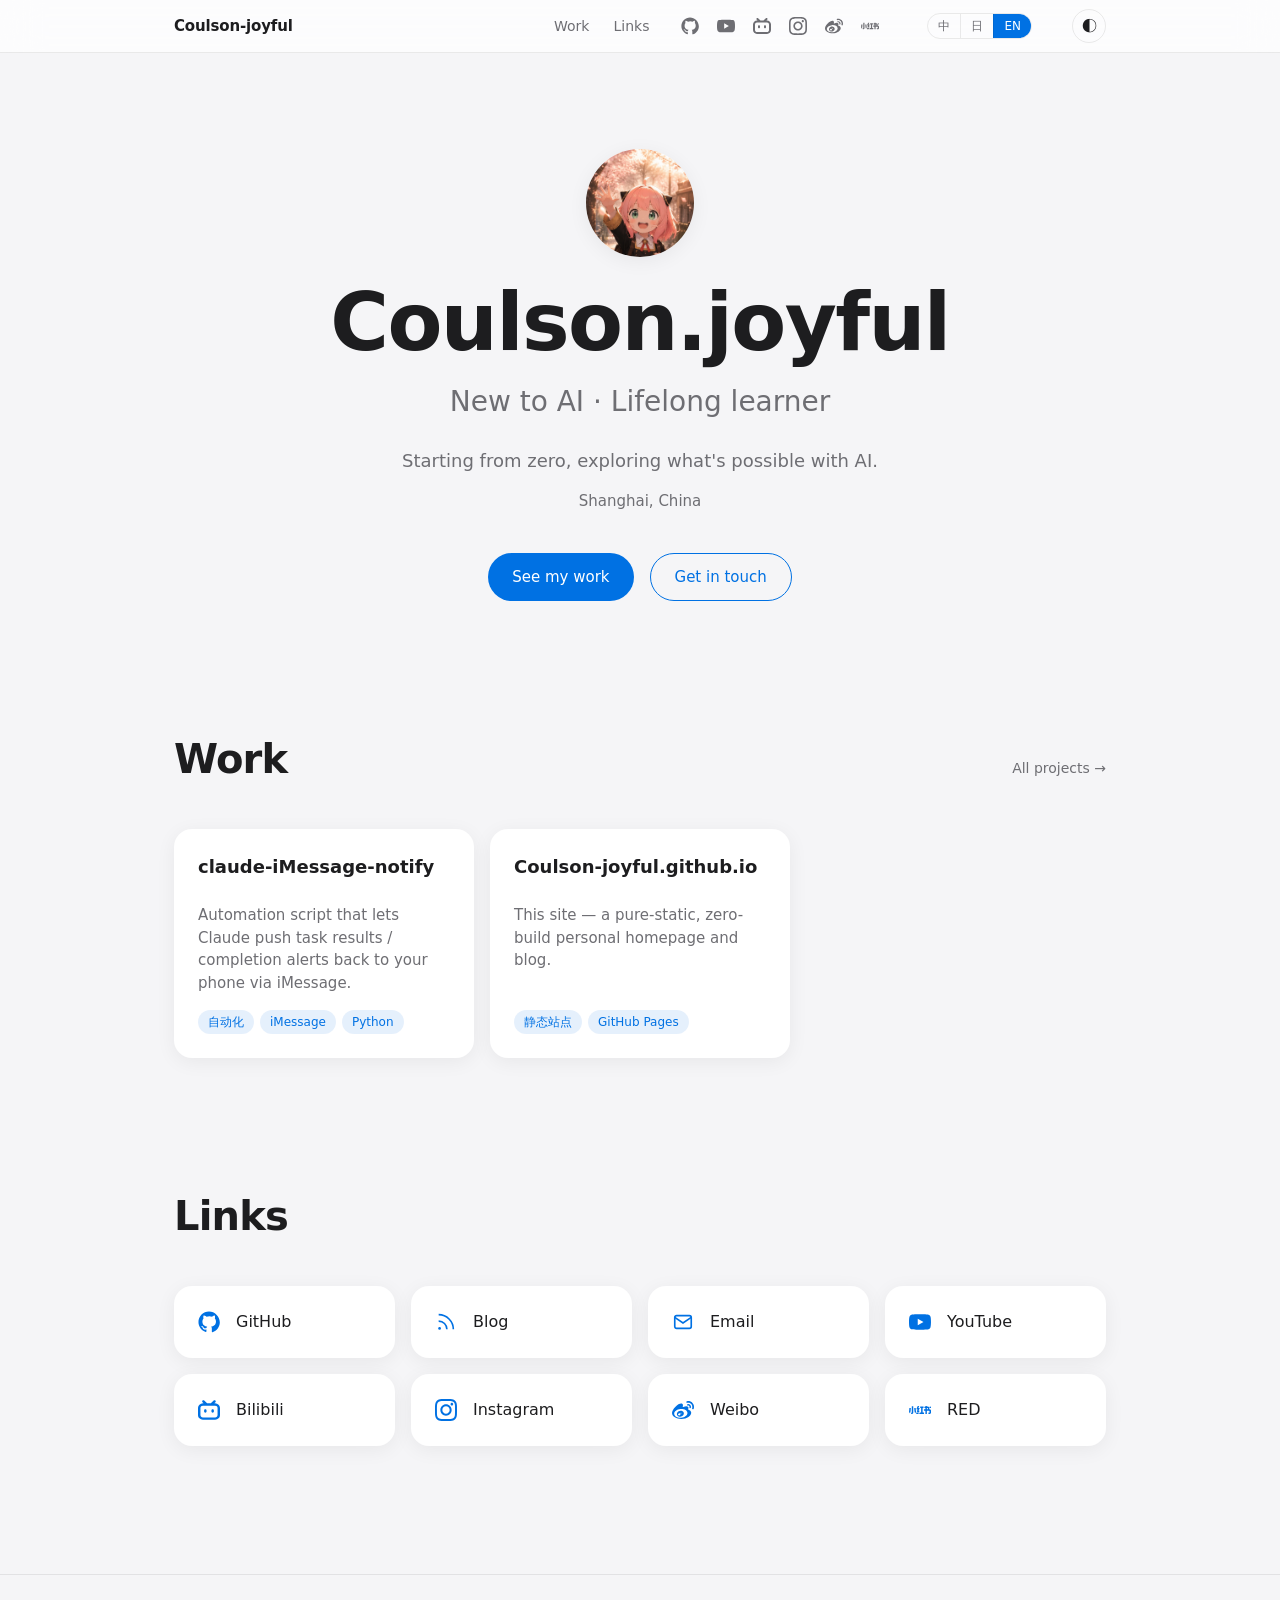
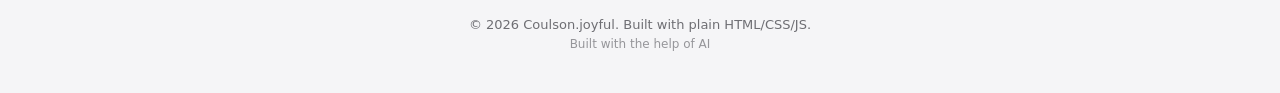
==== index.html @ b14a7700 "Withdraw app guides and portfolio entries from public website" ====
<!DOCTYPE html>
<html lang="zh-CN" data-theme="light">
<head>
  <meta charset="UTF-8" />
  <meta name="viewport" content="width=device-width, initial-scale=1.0" />
  <title>Coulson · 个人主页</title>
  <meta name="description" content="Coulson (Coulson-joyful) 的个人主页 —— 作品集、博客与链接聚合。" />
  <meta name="theme-color" content="#f5f5f7" />
  <link rel="icon" href="favicon.svg" type="image/svg+xml" />

  <!-- Open Graph -->
  <meta property="og:title" content="Coulson · 个人主页" />
  <meta property="og:description" content="AI 新手上路 · 终身学习者。作品集、博客与链接聚合。" />
  <meta property="og:type" content="website" />
  <meta property="og:url" content="https://coulson-joyful.github.io" />

  <link rel="stylesheet" href="assets/css/style.css" />
</head>
<body>
  <!-- 毛玻璃吸顶导航 -->
  <header class="nav" id="nav">
    <div class="container nav__inner">
      <a class="nav__brand" href="#top">Coulson-joyful</a>
      <nav class="nav__links" aria-label="主导航">
        <a href="#projects" data-i18n="nav_projects">作品</a>
        <a href="#links" data-i18n="nav_links">链接</a>
      </nav>
      <div class="nav__social" id="navSocial" aria-label="社交链接"></div>
      <div id="langSwitch" class="lang-switch" role="group" aria-label="语言 / Language"></div>
      <button class="theme-toggle" id="themeToggle" type="button" aria-label="切换深色 / 浅色模式" data-i18n-attr="aria-label:aria_theme">
        <span class="theme-toggle__icon" aria-hidden="true">◐</span>
      </button>
      <button class="nav__burger" id="navBurger" type="button" aria-label="展开菜单" aria-expanded="false" data-i18n-attr="aria-label:aria_menu">
        <span></span><span></span><span></span>
      </button>
    </div>
  </header>

  <main id="top">
    <!-- Hero / 名片 -->
    <section class="hero container reveal" id="hero">
      <img class="hero__avatar" id="heroAvatar" src="assets/img/avatar.svg" alt="头像" />
      <h1 class="hero__title" id="heroName">—</h1>
      <p class="hero__tagline" id="heroTagline">—</p>
      <p class="hero__intro" id="heroIntro">—</p>
      <p class="hero__meta"><span id="heroLocation"></span></p>
      <div class="hero__cta">
        <a class="btn btn--primary" href="#projects" data-i18n="cta_work">看看作品</a>
        <a class="btn btn--ghost" href="#links" id="heroContact" data-i18n="cta_contact">联系我</a>
      </div>
    </section>

    <!-- Projects / 作品集 -->
    <section class="section container reveal" id="projects">
      <div class="section__head">
        <h2 class="section__title" data-i18n="nav_projects">作品</h2>
        <a class="section__hint link" href="projects/" data-i18n="projects_all">全部项目 →</a>
      </div>
      <div class="cards-grid" id="projectsGrid">
        <p class="muted" data-i18n="loading">加载中…</p>
      </div>
    </section>

    <!-- Links / 聚合 -->
    <section class="section container reveal" id="links">
      <h2 class="section__title" data-i18n="nav_links">链接</h2>
      <div class="links-grid" id="linksGrid"></div>
    </section>
  </main>

  <footer class="footer">
    <div class="container">
      <p>© <span id="year"></span> <span id="footerName">Coulson</span>. Built with plain HTML/CSS/JS.</p>
      <p class="footer-note" data-i18n="footer_note">本站在 AI 协助下完成 · Built with the help of AI</p>
    </div>
  </footer>

  <script src="assets/js/i18n.js?v=20260813-2" defer></script>
  <script src="assets/js/main.js?v=20260813-2" defer></script>
</body>
</html>
---- assets/css/style.css ----
/* ===========================================================
   Coulson · 个人主页  —  Apple 极简风格
   =========================================================== */

/* ---------- 主题变量 ---------- */
:root {
  --bg: #f5f5f7;
  --bg-elevated: #ffffff;
  --bg-nav: rgba(255, 255, 255, 0.72);
  --text: #1d1d1f;
  --text-secondary: #6e6e73;
  --border: rgba(0, 0, 0, 0.08);
  --accent: #0071e3;
  --accent-hover: #0077ed;
  --shadow: 0 4px 20px rgba(0, 0, 0, 0.06);
  --shadow-hover: 0 12px 32px rgba(0, 0, 0, 0.12);

  --radius: 18px;
  --radius-sm: 12px;

  --space-1: 8px;
  --space-2: 16px;
  --space-3: 24px;
  --space-4: 40px;
  --space-5: 64px;
  --space-6: 96px;

  --container: 980px;
  --nav-h: 52px;

  --font: -apple-system, BlinkMacSystemFont, "SF Pro Display", "SF Pro Text",
    "PingFang SC", "Helvetica Neue", system-ui, sans-serif;

  --ease: cubic-bezier(0.22, 1, 0.36, 1);
}

[data-theme="dark"] {
  --bg: #000000;
  --bg-elevated: #1d1d1f;
  --bg-nav: rgba(29, 29, 31, 0.72);
  --text: #f5f5f7;
  --text-secondary: #a1a1a6;
  --border: rgba(255, 255, 255, 0.12);
  --accent: #2997ff;
  --accent-hover: #47a6ff;
  --shadow: 0 4px 20px rgba(0, 0, 0, 0.4);
  --shadow-hover: 0 12px 32px rgba(0, 0, 0, 0.6);
}

/* ---------- 基础重置 ---------- */
*, *::before, *::after { box-sizing: border-box; }

html { scroll-behavior: smooth; scroll-padding-top: calc(var(--nav-h) + 12px); }

body {
  margin: 0;
  font-family: var(--font);
  background: var(--bg);
  color: var(--text);
  line-height: 1.5;
  -webkit-font-smoothing: antialiased;
  text-rendering: optimizeLegibility;
  transition: background 0.4s var(--ease), color 0.4s var(--ease);
}

a { color: var(--accent); text-decoration: none; transition: color 0.2s var(--ease); }
a:hover { color: var(--accent-hover); }

img { max-width: 100%; display: block; }

.container { width: 100%; max-width: var(--container); margin: 0 auto; padding: 0 var(--space-3); }

.muted { color: var(--text-secondary); }
.link { color: var(--accent); }

/* ---------- 导航(毛玻璃吸顶) ---------- */
.nav {
  position: sticky;
  top: 0;
  z-index: 100;
  background: var(--bg-nav);
  backdrop-filter: saturate(180%) blur(20px);
  -webkit-backdrop-filter: saturate(180%) blur(20px);
  border-bottom: 1px solid var(--border);
}
.nav__inner {
  display: flex;
  align-items: center;
  gap: var(--space-3);
  height: var(--nav-h);
}
.nav__brand { font-weight: 600; color: var(--text); font-size: 15px; letter-spacing: -0.01em; }
.nav__links { display: flex; gap: var(--space-3); margin-left: auto; }
.nav__links a { color: var(--text-secondary); font-size: 14px; }
.nav__links a:hover { color: var(--text); }

.theme-toggle {
  margin-left: var(--space-2);
  width: 34px; height: 34px;
  display: grid; place-items: center;
  border: 1px solid var(--border);
  border-radius: 50%;
  background: transparent;
  color: var(--text);
  cursor: pointer;
  font-size: 15px;
  transition: background 0.2s var(--ease), transform 0.2s var(--ease);
}
.theme-toggle:hover { background: var(--bg-elevated); transform: scale(1.05); }

/* ---------- 语言切换(分段药丸) ---------- */
.lang-switch {
  display: inline-flex;
  align-items: center;
  margin-left: var(--space-2);
  border: 1px solid var(--border);
  border-radius: 980px;
  overflow: hidden;
}
.lang-switch__seg {
  appearance: none;
  border: none;
  background: transparent;
  color: var(--text-secondary);
  font-family: inherit;
  font-size: 12px;
  font-weight: 500;
  line-height: 1;
  padding: 6px 10px;
  cursor: pointer;
  transition: background 0.2s var(--ease), color 0.2s var(--ease);
}
.lang-switch__seg + .lang-switch__seg { border-left: 1px solid var(--border); }
.lang-switch__seg:hover { color: var(--text); }
.lang-switch__seg.is-active { background: var(--accent); color: #fff; }

.nav__social { display: flex; align-items: center; gap: 2px; }
.nav__social a {
  display: grid; place-items: center;
  width: 34px; height: 34px;
  border-radius: 50%;
  color: var(--text-secondary);
  transition: background 0.2s var(--ease), color 0.2s var(--ease), transform 0.2s var(--ease);
}
.nav__social a:hover { color: var(--text); background: var(--bg-elevated); transform: scale(1.05); }
.nav__social .link-card__icon { width: 18px; height: 18px; color: currentColor; }

.nav__burger { display: none; margin-left: var(--space-2); width: 34px; height: 34px;
  background: transparent; border: none; cursor: pointer; flex-direction: column;
  justify-content: center; gap: 5px; padding: 0; }
.nav__burger span { display: block; height: 1.5px; width: 20px; margin: 0 auto;
  background: var(--text); transition: transform 0.3s var(--ease), opacity 0.3s var(--ease); }

/* ---------- Hero ---------- */
.hero { text-align: center; padding: var(--space-6) var(--space-3) var(--space-5); }
.hero__avatar {
  width: 108px; height: 108px; border-radius: 50%;
  margin: 0 auto var(--space-3);
  box-shadow: var(--shadow);
  background: var(--bg-elevated);
  object-fit: cover;
  object-position: center 26%;
}
.hero__title {
  font-size: clamp(48px, 8vw, 80px);
  line-height: 1.05;
  font-weight: 700;
  letter-spacing: -0.02em;
  margin: 0 0 var(--space-2);
}
.hero__tagline { font-size: clamp(20px, 3vw, 28px); color: var(--text-secondary); font-weight: 500; margin: 0 0 var(--space-3); }
.hero__intro { max-width: 620px; margin: 0 auto var(--space-2); font-size: 18px; color: var(--text-secondary); }
.hero__meta { color: var(--text-secondary); font-size: 15px; margin: 0 0 var(--space-4); }
.hero__cta { display: flex; gap: var(--space-2); justify-content: center; flex-wrap: wrap; }

/* ---------- 按钮 ---------- */
.btn {
  display: inline-flex; align-items: center; justify-content: center;
  padding: 12px 24px; border-radius: 980px;
  font-size: 15px; font-weight: 500;
  transition: transform 0.2s var(--ease), background 0.2s var(--ease), opacity 0.2s var(--ease);
}
.btn--primary { background: var(--accent); color: #fff; }
.btn--primary:hover { background: var(--accent-hover); color: #fff; transform: scale(1.03); }
.btn--ghost { background: transparent; color: var(--accent); border: 1px solid var(--accent); }
.btn--ghost:hover { background: var(--accent); color: #fff; }

/* ---------- 通用 section ---------- */
.section { padding: var(--space-5) var(--space-3); }
.section__head { display: flex; align-items: baseline; justify-content: space-between; gap: var(--space-2); margin-bottom: var(--space-4); }
.section__title { font-size: clamp(28px, 4vw, 40px); font-weight: 700; letter-spacing: -0.02em; margin: 0 0 var(--space-4); }
.section__head .section__title { margin: 0; }
.section__lead { font-size: 19px; color: var(--text-secondary); max-width: 680px; margin: 0 0 var(--space-4); }
.section__hint { font-size: 14px; color: var(--text-secondary); }
.projects-page { padding-top: var(--space-5); padding-bottom: var(--space-5); min-height: 60vh; }

/* ---------- 时间线 / 简历 ---------- */
.timeline { display: flex; flex-direction: column; gap: var(--space-2); }
.timeline__item {
  background: var(--bg-elevated);
  border-radius: var(--radius);
  padding: var(--space-3);
  box-shadow: var(--shadow);
  transition: transform 0.3s var(--ease), box-shadow 0.3s var(--ease);
}
.timeline__item:hover { transform: translateY(-2px); box-shadow: var(--shadow-hover); }
.timeline__role { font-size: 18px; font-weight: 600; margin: 0; }
.timeline__meta { color: var(--text-secondary); font-size: 14px; margin: 2px 0 var(--space-1); }
.timeline__detail { margin: 0; color: var(--text-secondary); }

/* ---------- 技能网格 ---------- */
.skills-grid { display: grid; grid-template-columns: repeat(auto-fit, minmax(240px, 1fr)); gap: var(--space-2); }
.skill-group { background: var(--bg-elevated); border-radius: var(--radius); padding: var(--space-3); box-shadow: var(--shadow); }
.skill-group h3 { margin: 0 0 var(--space-2); font-size: 16px; }
.skill-group ul { list-style: none; margin: 0; padding: 0; display: flex; flex-wrap: wrap; gap: var(--space-1); }
.skill-group li {
  font-size: 13px; color: var(--text-secondary);
  background: var(--bg); border: 1px solid var(--border);
  padding: 5px 12px; border-radius: 980px;
}

/* ---------- 卡片网格(项目 / 博客) ---------- */
.cards-grid { display: grid; grid-template-columns: repeat(auto-fill, minmax(280px, 1fr)); gap: var(--space-2); }
.card {
  display: flex; flex-direction: column;
  background: var(--bg-elevated);
  border-radius: var(--radius);
  padding: var(--space-3);
  box-shadow: var(--shadow);
  transition: transform 0.3s var(--ease), box-shadow 0.3s var(--ease);
  height: 100%;
}
.card:hover { transform: translateY(-4px); box-shadow: var(--shadow-hover); }
.card__title { font-size: 18px; font-weight: 600; margin: 0 0 var(--space-1); color: var(--text); }
.card__desc { color: var(--text-secondary); font-size: 15px; margin: 0 0 var(--space-2); flex: 1; }
.card__meta { display: flex; align-items: center; gap: var(--space-2); font-size: 13px; color: var(--text-secondary); margin-bottom: var(--space-2); }
.card__tags { display: flex; flex-wrap: wrap; gap: 6px; margin-top: auto; }
.tag { font-size: 12px; color: var(--accent); background: color-mix(in srgb, var(--accent) 10%, transparent); padding: 3px 10px; border-radius: 980px; }
.card__star::before { content: "★ "; }

/* ---------- 链接聚合 ---------- */
.links-grid { display: grid; grid-template-columns: repeat(auto-fit, minmax(200px, 1fr)); gap: var(--space-2); }
.link-card {
  display: flex; align-items: center; gap: var(--space-2);
  background: var(--bg-elevated); border-radius: var(--radius);
  padding: var(--space-3); box-shadow: var(--shadow); color: var(--text);
  transition: transform 0.3s var(--ease), box-shadow 0.3s var(--ease);
}
.link-card:hover { transform: translateY(-3px); box-shadow: var(--shadow-hover); color: var(--text); }
.link-card__icon { width: 22px; height: 22px; flex: none; color: var(--accent); }
.link-card__label { font-weight: 500; }

/* ---------- Footer ---------- */
.footer { padding: var(--space-4) 0; text-align: center; color: var(--text-secondary); font-size: 13px; border-top: 1px solid var(--border); margin-top: var(--space-5); }
.footer p { margin: 0; }
.footer-note { margin-top: 4px; font-size: 12px; opacity: 0.7; }

/* ---------- 滚动淡入动效 ---------- */
.reveal { opacity: 0; transform: translateY(24px); transition: opacity 0.7s var(--ease), transform 0.7s var(--ease); }
.reveal.is-visible { opacity: 1; transform: none; }

/* ---------- 响应式 ---------- */
@media (max-width: 720px) {
  .nav__links {
    position: fixed; inset: var(--nav-h) 0 auto 0;
    flex-direction: column; gap: 0;
    background: var(--bg-nav);
    backdrop-filter: saturate(180%) blur(20px);
    -webkit-backdrop-filter: saturate(180%) blur(20px);
    border-bottom: 1px solid var(--border);
    padding: var(--space-2) var(--space-3);
    transform: translateY(-120%);
    transition: transform 0.35s var(--ease);
    margin-left: 0;
  }
  .nav__links.is-open { transform: translateY(0); }
  .nav__links a { padding: 12px 0; font-size: 16px; border-bottom: 1px solid var(--border); }
  .nav__links a:last-child { border-bottom: none; }
  .nav__burger { display: flex; margin-left: auto; }
  .theme-toggle { margin-left: 0; }
  /* 移动端顶栏收紧,保证品牌名 + 社交图标 + 主题键 + 菜单不溢出 */
  .nav__inner { gap: var(--space-2); }
  .nav__social { margin-left: auto; gap: 0; }
  .nav__social a { width: 30px; height: 30px; }
  .nav__social .link-card__icon { width: 17px; height: 17px; }
  .nav__burger { margin-left: 0; }
  /* 语言切换器窄屏收紧,不与社交图标 + 主题键 + 汉堡挤爆 */
  .lang-switch { margin-left: var(--space-1); }
  .lang-switch__seg { font-size: 11px; padding: 4px 7px; }
}

/* ---------- 尊重减弱动效偏好 ---------- */
@media (prefers-reduced-motion: reduce) {
  html { scroll-behavior: auto; }
  *, *::before, *::after { transition: none !important; animation: none !important; }
  .reveal { opacity: 1; transform: none; }
}
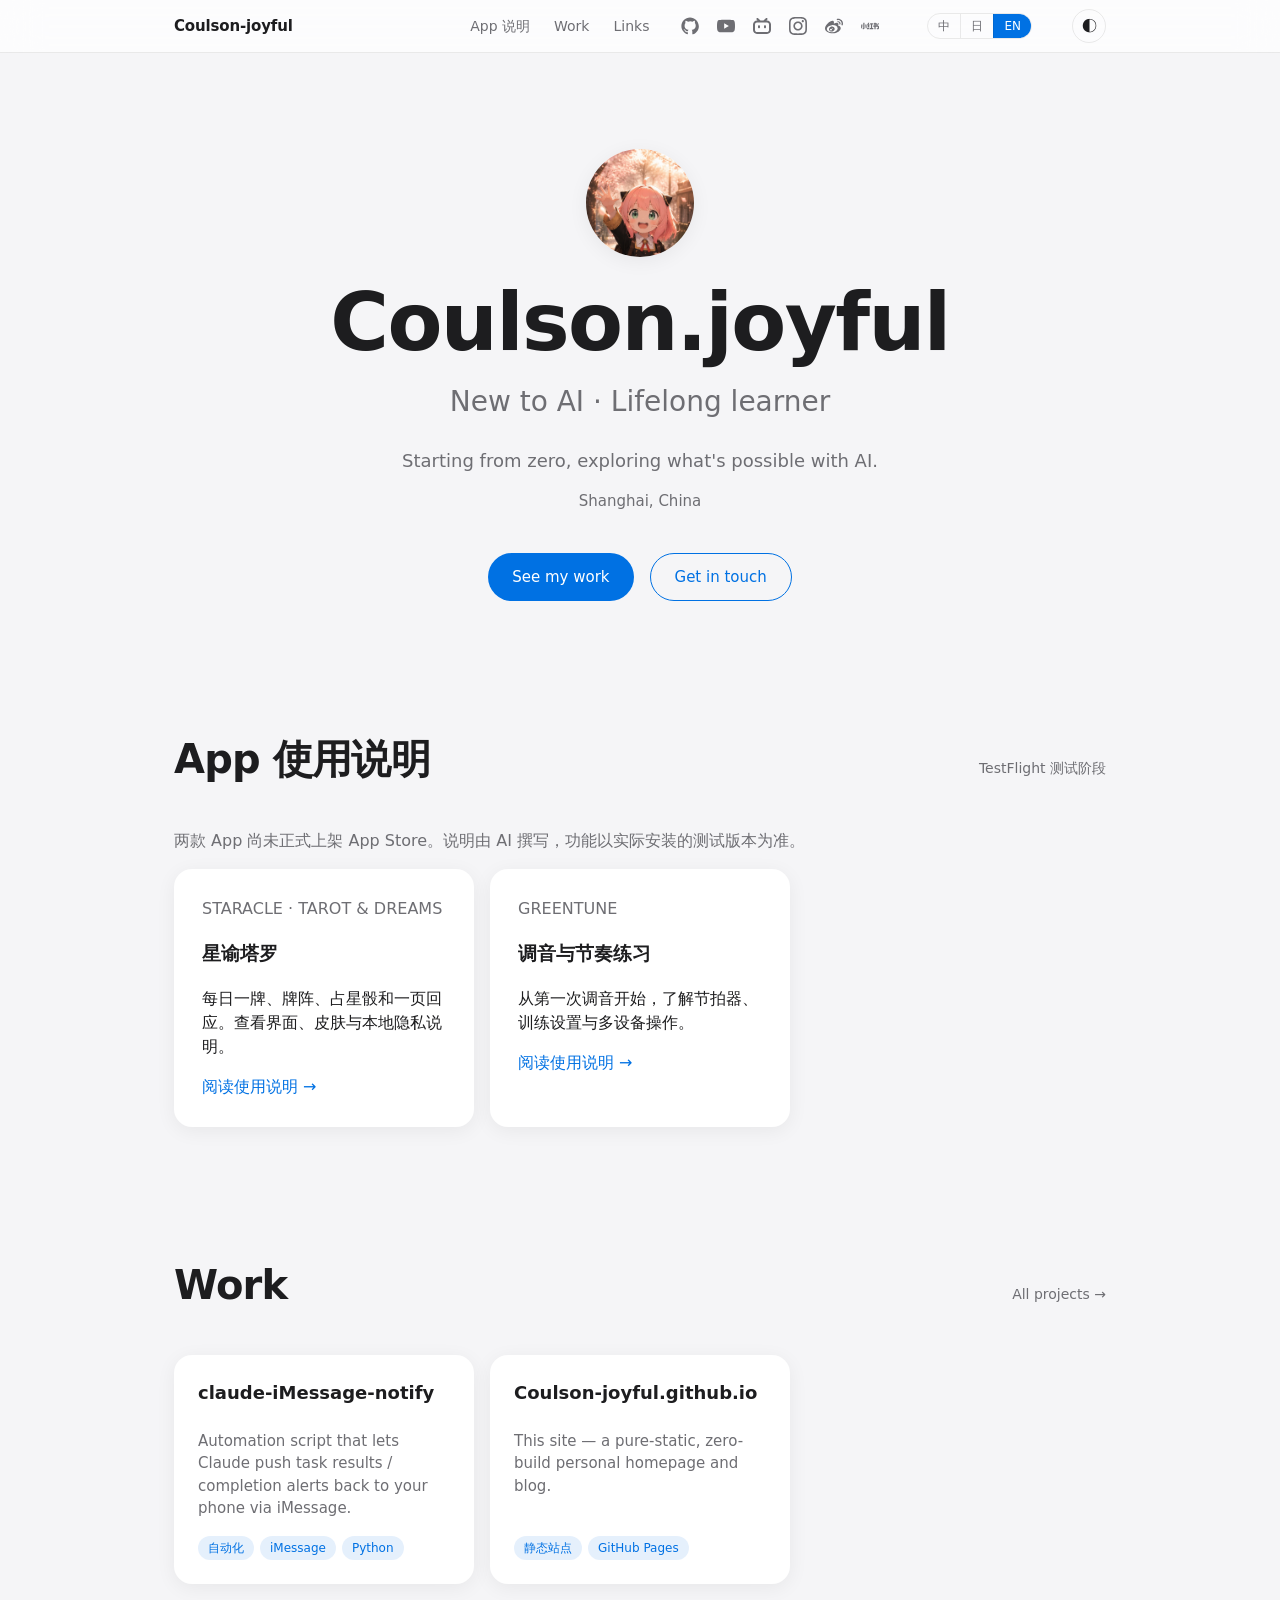
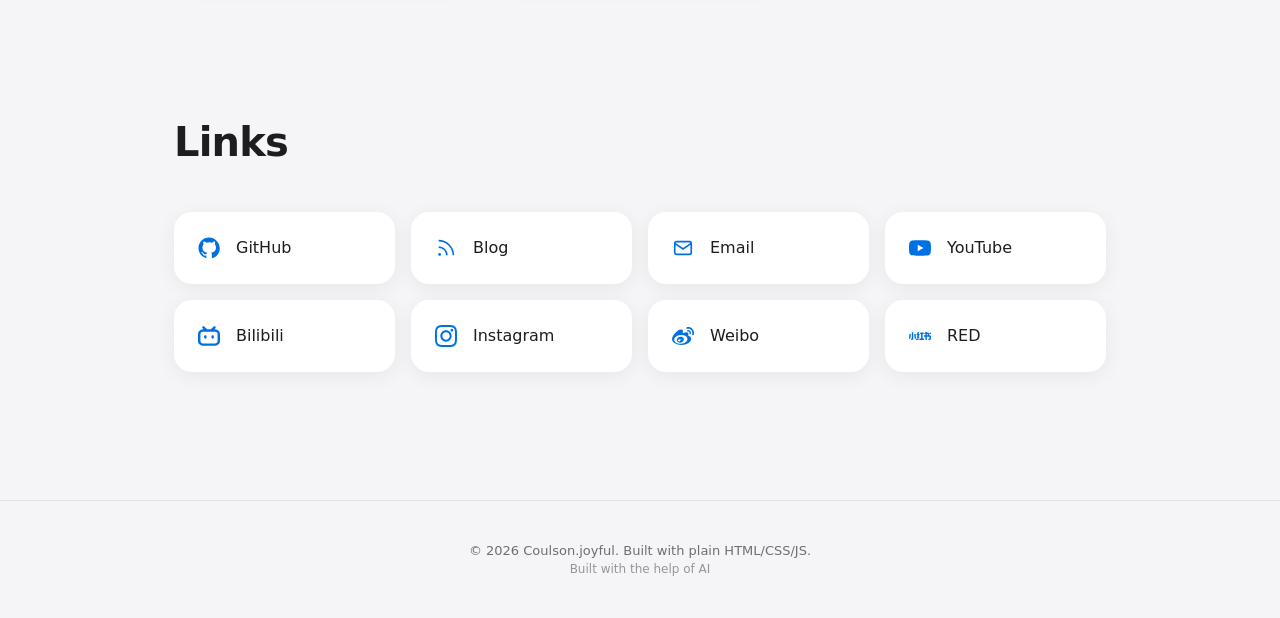
==== commit d832046f: "Restore app usage guides with AI authorship and TestFlight status" ====
--- a/index.html
+++ b/index.html
@@ -22,6 +22,7 @@
     <div class="container nav__inner">
       <a class="nav__brand" href="#top">Coulson-joyful</a>
       <nav class="nav__links" aria-label="主导航">
+        <a href="#app-guides">App 说明</a>
         <a href="#projects" data-i18n="nav_projects">作品</a>
         <a href="#links" data-i18n="nav_links">链接</a>
       </nav>
@@ -47,6 +48,16 @@
       <div class="hero__cta">
         <a class="btn btn--primary" href="#projects" data-i18n="cta_work">看看作品</a>
         <a class="btn btn--ghost" href="#links" id="heroContact" data-i18n="cta_contact">联系我</a>
+      </div>
+    </section>
+
+    <!-- App 使用说明 -->
+    <section class="section container reveal" id="app-guides">
+      <div class="section__head"><h2 class="section__title">App 使用说明</h2><span class="section__hint">TestFlight 测试阶段</span></div>
+      <p class="muted">两款 App 尚未正式上架 App Store。说明由 AI 撰写，功能以实际安装的测试版本为准。</p>
+      <div class="cards-grid">
+        <a class="card" href="apps/tarot/" style="display:block;padding:28px;text-decoration:none;color:inherit"><span class="muted">STARACLE · TAROT &amp; DREAMS</span><h3>星谕塔罗</h3><p>每日一牌、牌阵、占星骰和一页回应。查看界面、皮肤与本地隐私说明。</p><span class="link">阅读使用说明 →</span></a>
+        <a class="card" href="apps/greentune/" style="display:block;padding:28px;text-decoration:none;color:inherit"><span class="muted">GREENTUNE</span><h3>调音与节奏练习</h3><p>从第一次调音开始，了解节拍器、训练设置与多设备操作。</p><span class="link">阅读使用说明 →</span></a>
       </div>
     </section>
 
@@ -76,6 +87,6 @@
   </footer>
 
   <script src="assets/js/i18n.js?v=20260813-2" defer></script>
-  <script src="assets/js/main.js?v=20260813-2" defer></script>
+  <script src="assets/js/main.js?v=20261102-4" defer></script>
 </body>
 </html>
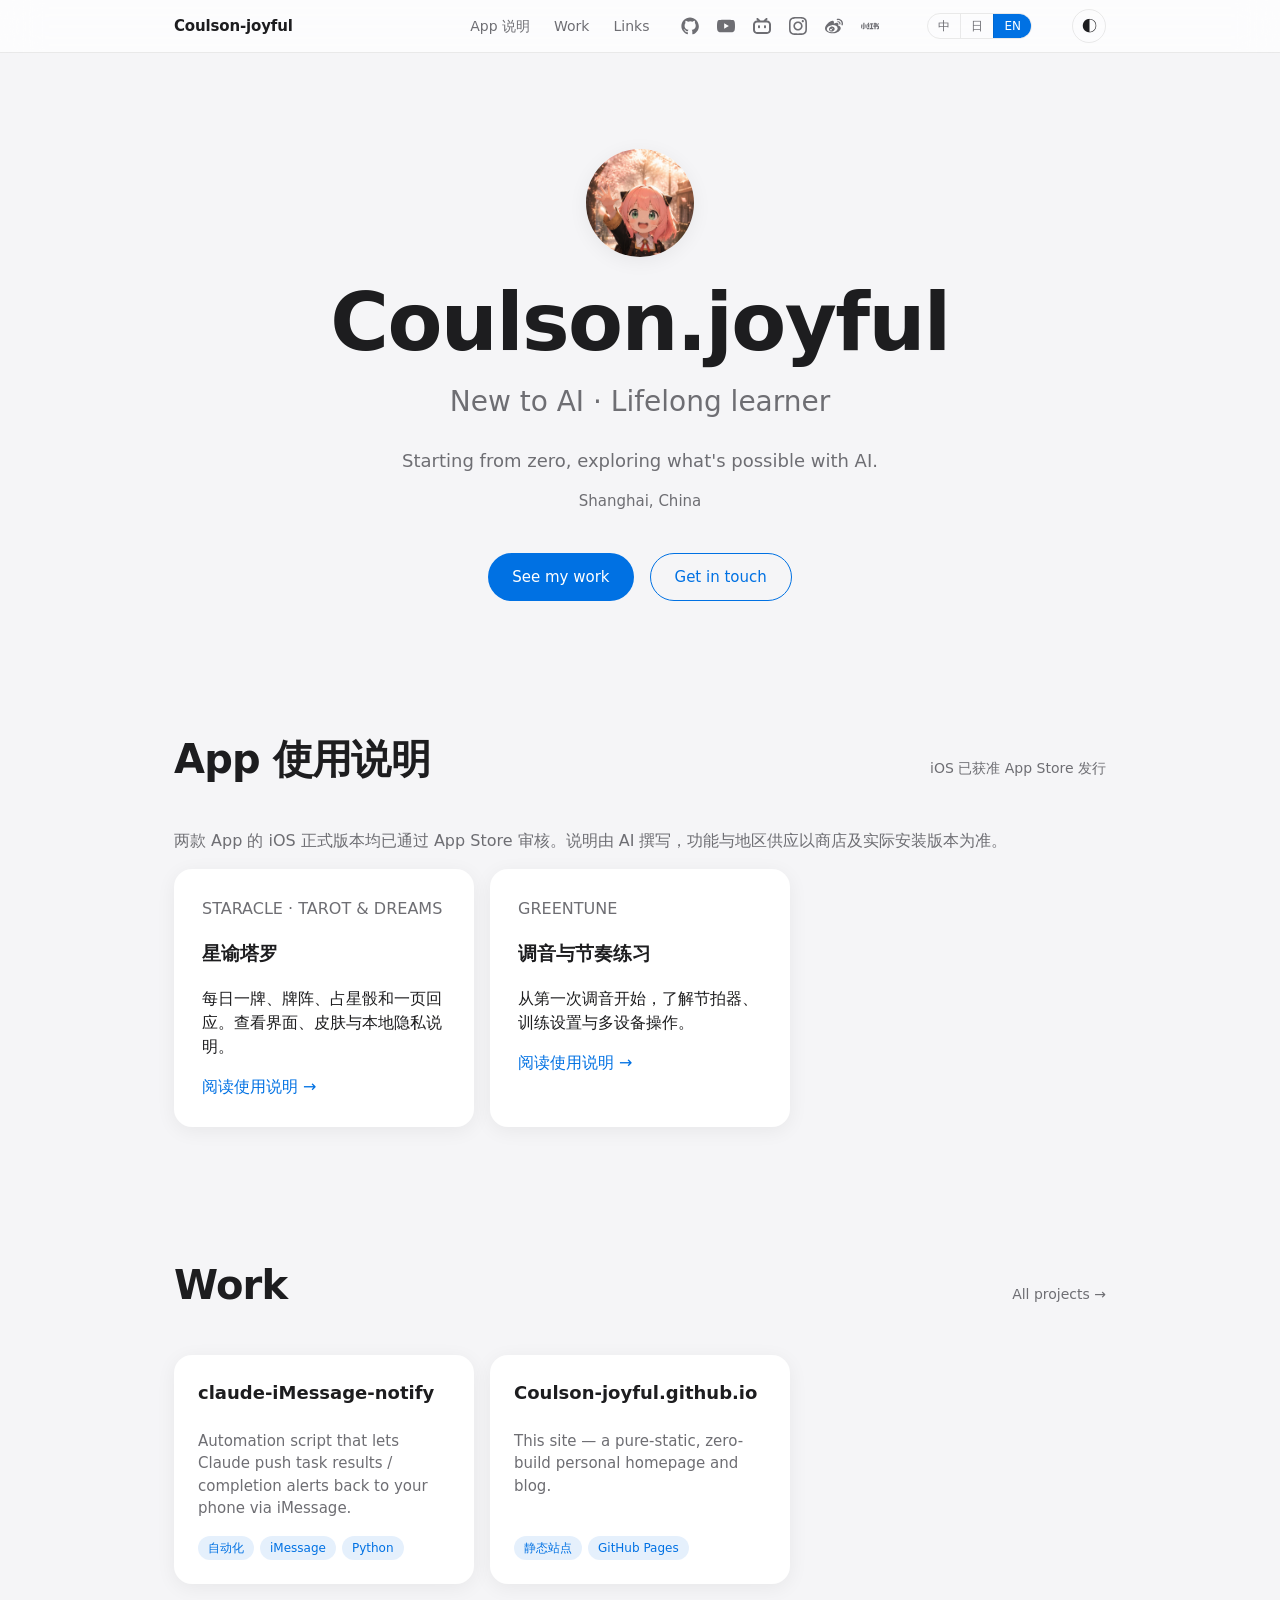
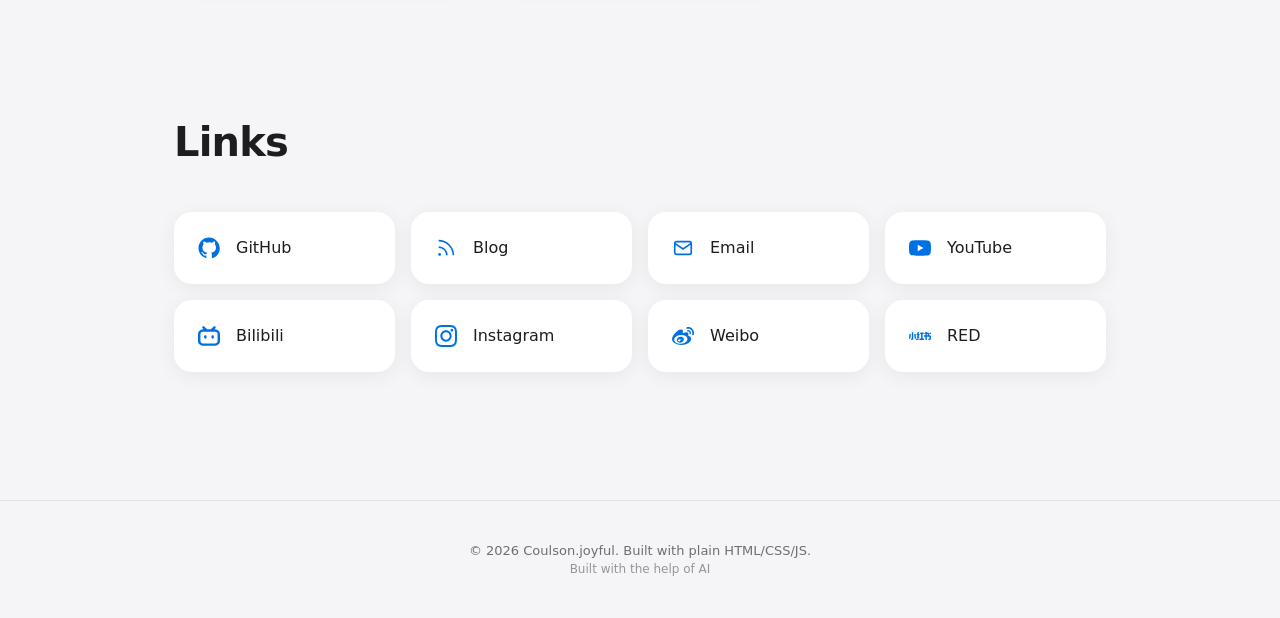
==== commit 75f0a157: "docs: mark iOS apps approved for App Store distribution" ====
--- a/index.html
+++ b/index.html
@@ -53,8 +53,8 @@
 
     <!-- App 使用说明 -->
     <section class="section container reveal" id="app-guides">
-      <div class="section__head"><h2 class="section__title">App 使用说明</h2><span class="section__hint">TestFlight 测试阶段</span></div>
-      <p class="muted">两款 App 尚未正式上架 App Store。说明由 AI 撰写，功能以实际安装的测试版本为准。</p>
+      <div class="section__head"><h2 class="section__title">App 使用说明</h2><span class="section__hint">iOS 已获准 App Store 发行</span></div>
+      <p class="muted">两款 App 的 iOS 正式版本均已通过 App Store 审核。说明由 AI 撰写，功能与地区供应以商店及实际安装版本为准。</p>
       <div class="cards-grid">
         <a class="card" href="apps/tarot/" style="display:block;padding:28px;text-decoration:none;color:inherit"><span class="muted">STARACLE · TAROT &amp; DREAMS</span><h3>星谕塔罗</h3><p>每日一牌、牌阵、占星骰和一页回应。查看界面、皮肤与本地隐私说明。</p><span class="link">阅读使用说明 →</span></a>
         <a class="card" href="apps/greentune/" style="display:block;padding:28px;text-decoration:none;color:inherit"><span class="muted">GREENTUNE</span><h3>调音与节奏练习</h3><p>从第一次调音开始，了解节拍器、训练设置与多设备操作。</p><span class="link">阅读使用说明 →</span></a>
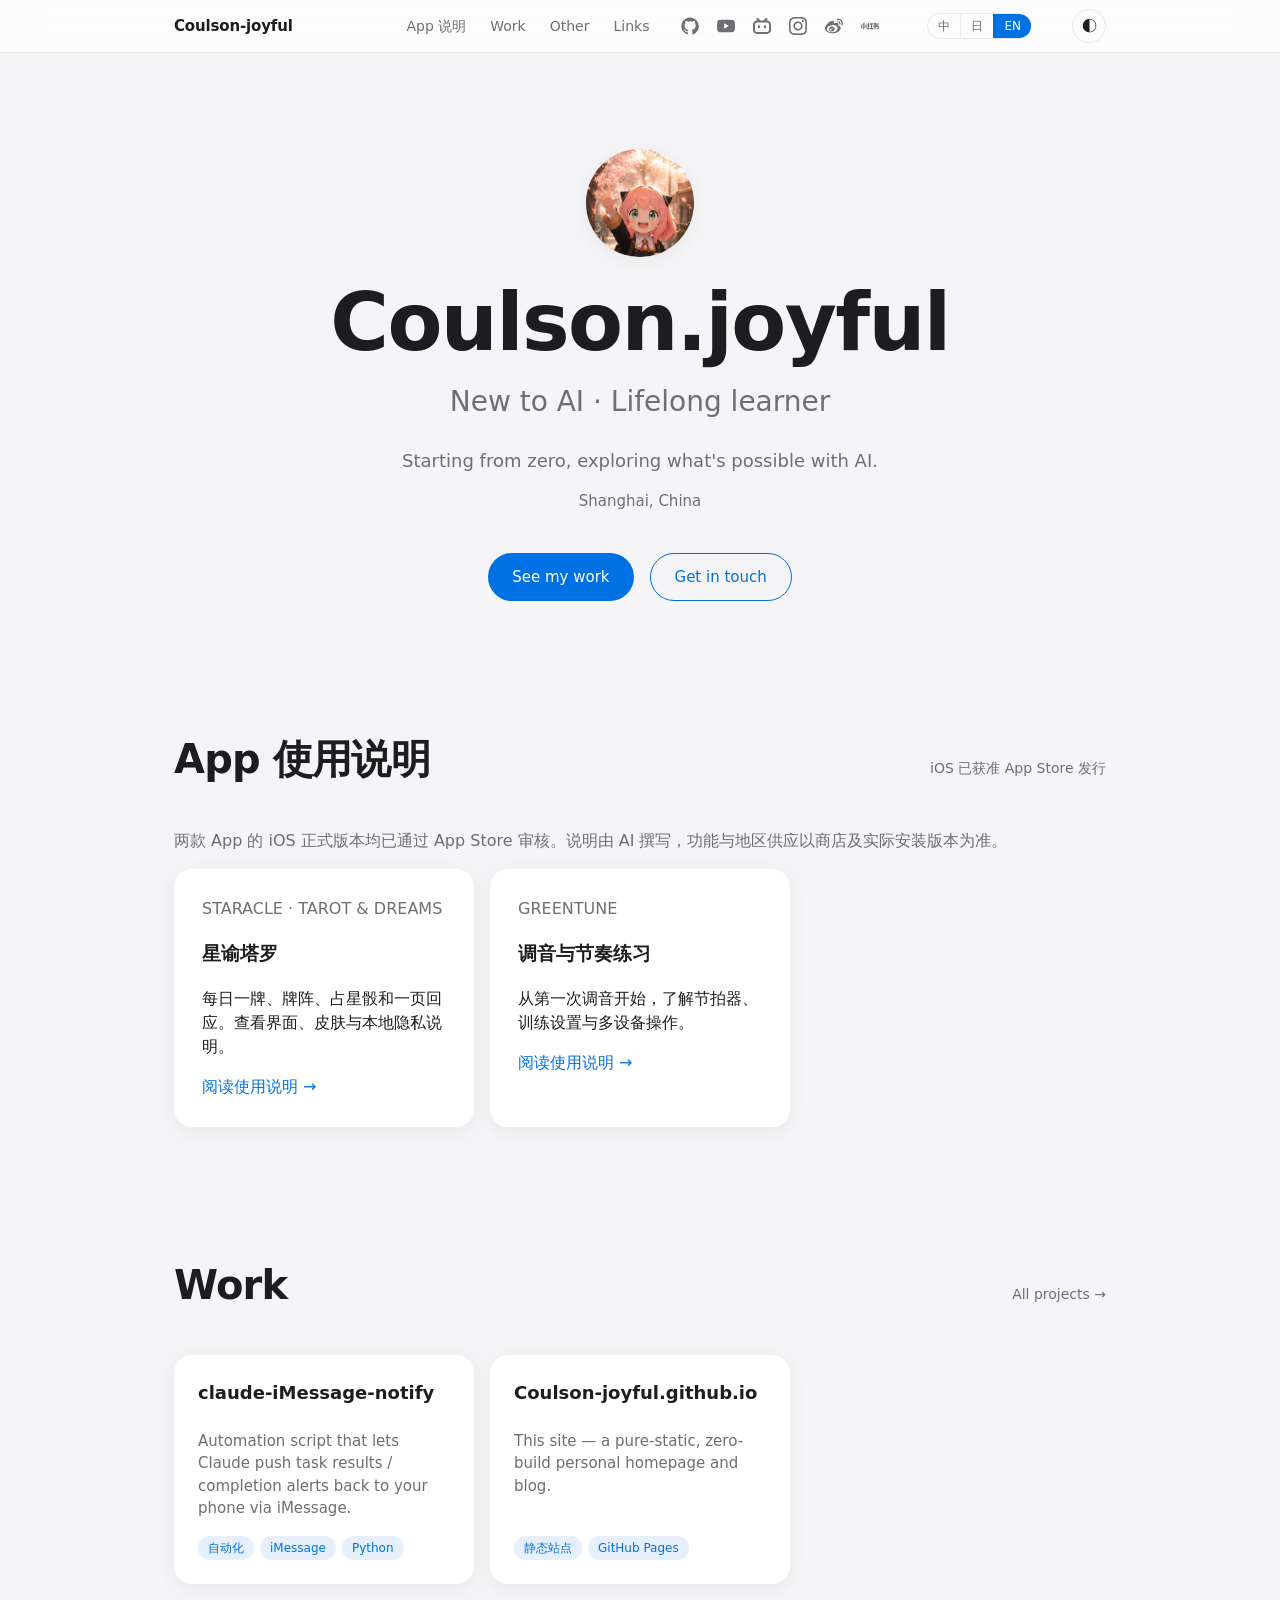
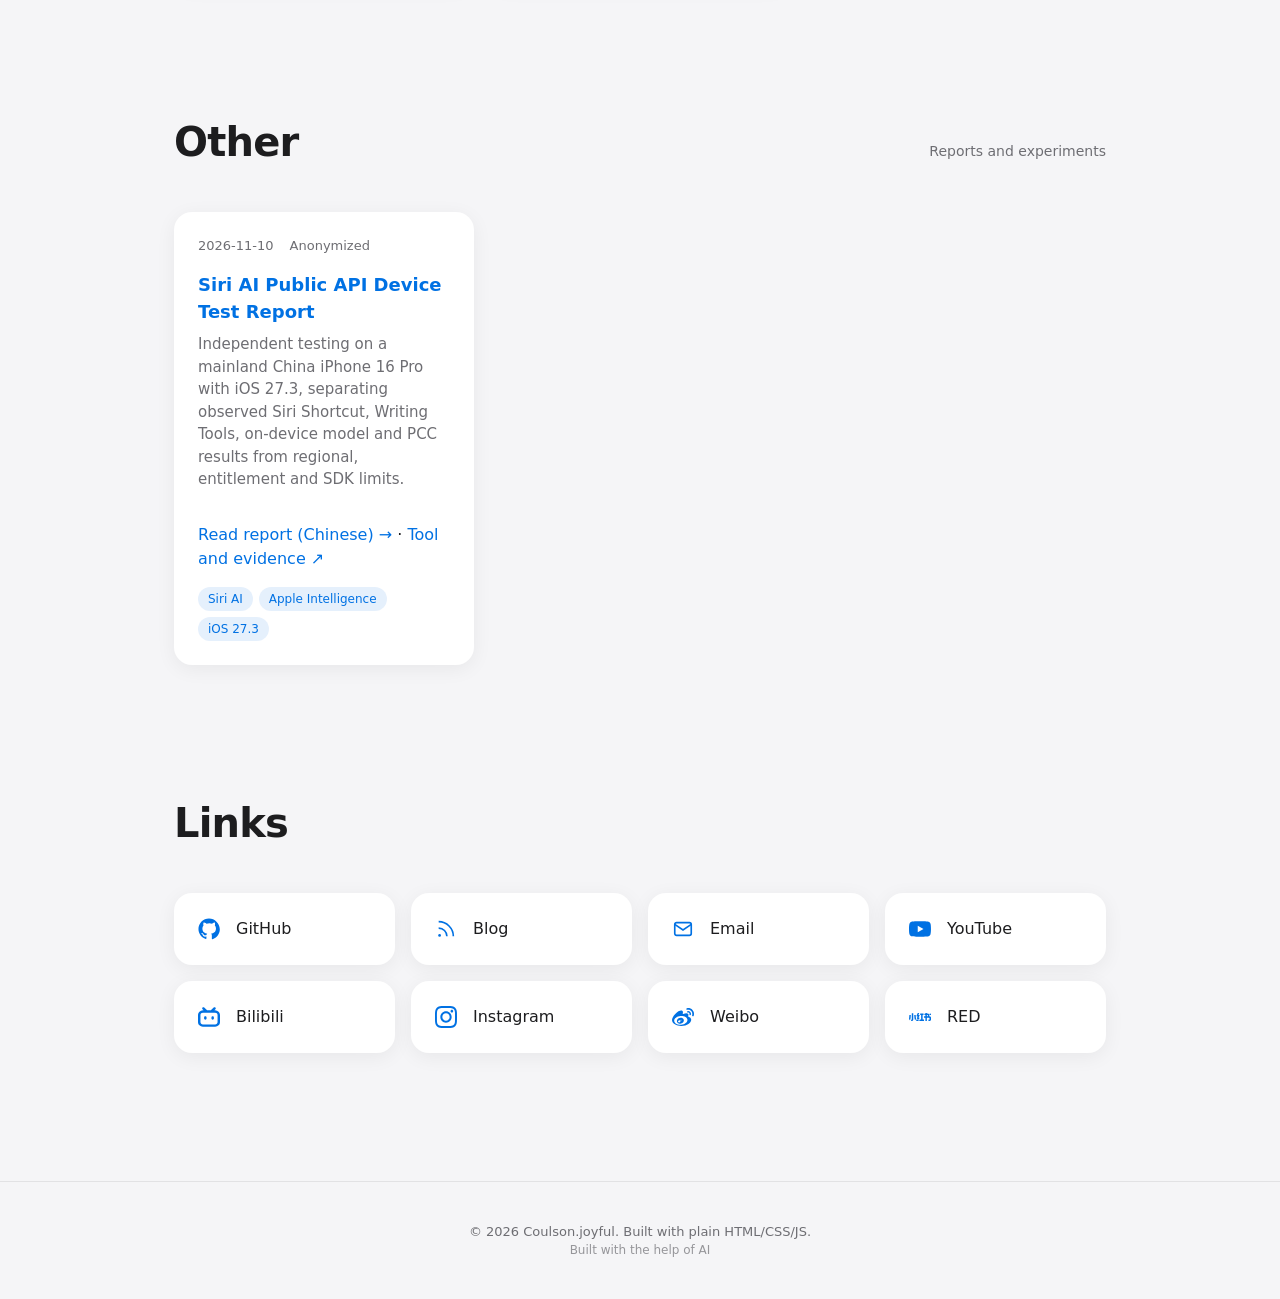
==== commit c39fc287: "Add Other category with anonymized Siri AI test report" ====
--- a/index.html
+++ b/index.html
@@ -24,6 +24,7 @@
       <nav class="nav__links" aria-label="主导航">
         <a href="#app-guides">App 说明</a>
         <a href="#projects" data-i18n="nav_projects">作品</a>
+        <a href="#other" data-i18n="nav_other">其他</a>
         <a href="#links" data-i18n="nav_links">链接</a>
       </nav>
       <div class="nav__social" id="navSocial" aria-label="社交链接"></div>
@@ -72,6 +73,23 @@
       </div>
     </section>
 
+    <!-- Other / 报告与实验记录 -->
+    <section class="section container reveal" id="other">
+      <div class="section__head">
+        <h2 class="section__title" data-i18n="nav_other">其他</h2>
+        <span class="section__hint" data-i18n="other_hint">报告与实验记录</span>
+      </div>
+      <div class="cards-grid">
+        <article class="card">
+          <div class="card__meta"><time datetime="2026-11-10">2026-11-10</time><span data-i18n="report_anonymized">已脱敏</span></div>
+          <h3 class="card__title"><a href="other/siri-ai-api-report.html" data-i18n="siri_report_title">Siri AI 公开接口真机测试报告</a></h3>
+          <p class="card__desc" data-i18n="siri_report_desc">国行 iPhone 16 Pro / iOS 27.3 的独立测试：区分 Siri 快捷操作、写作工具、端侧模型与 PCC 的实际结果，以及地区、权限和 SDK 限制。</p>
+          <p><a class="link" href="other/siri-ai-api-report.html" data-i18n="report_read">阅读报告 →</a> · <a class="link" href="https://github.com/Coulson-joyful/siri-ai-api-probe" target="_blank" rel="noopener noreferrer" data-i18n="report_source">工具与证据 ↗</a></p>
+          <div class="card__tags"><span class="tag">Siri AI</span><span class="tag">Apple Intelligence</span><span class="tag">iOS 27.3</span></div>
+        </article>
+      </div>
+    </section>
+
     <!-- Links / 聚合 -->
     <section class="section container reveal" id="links">
       <h2 class="section__title" data-i18n="nav_links">链接</h2>
@@ -86,7 +104,7 @@
     </div>
   </footer>
 
-  <script src="assets/js/i18n.js?v=20260813-2" defer></script>
+  <script src="assets/js/i18n.js?v=20261110-1" defer></script>
   <script src="assets/js/main.js?v=20261102-4" defer></script>
 </body>
 </html>
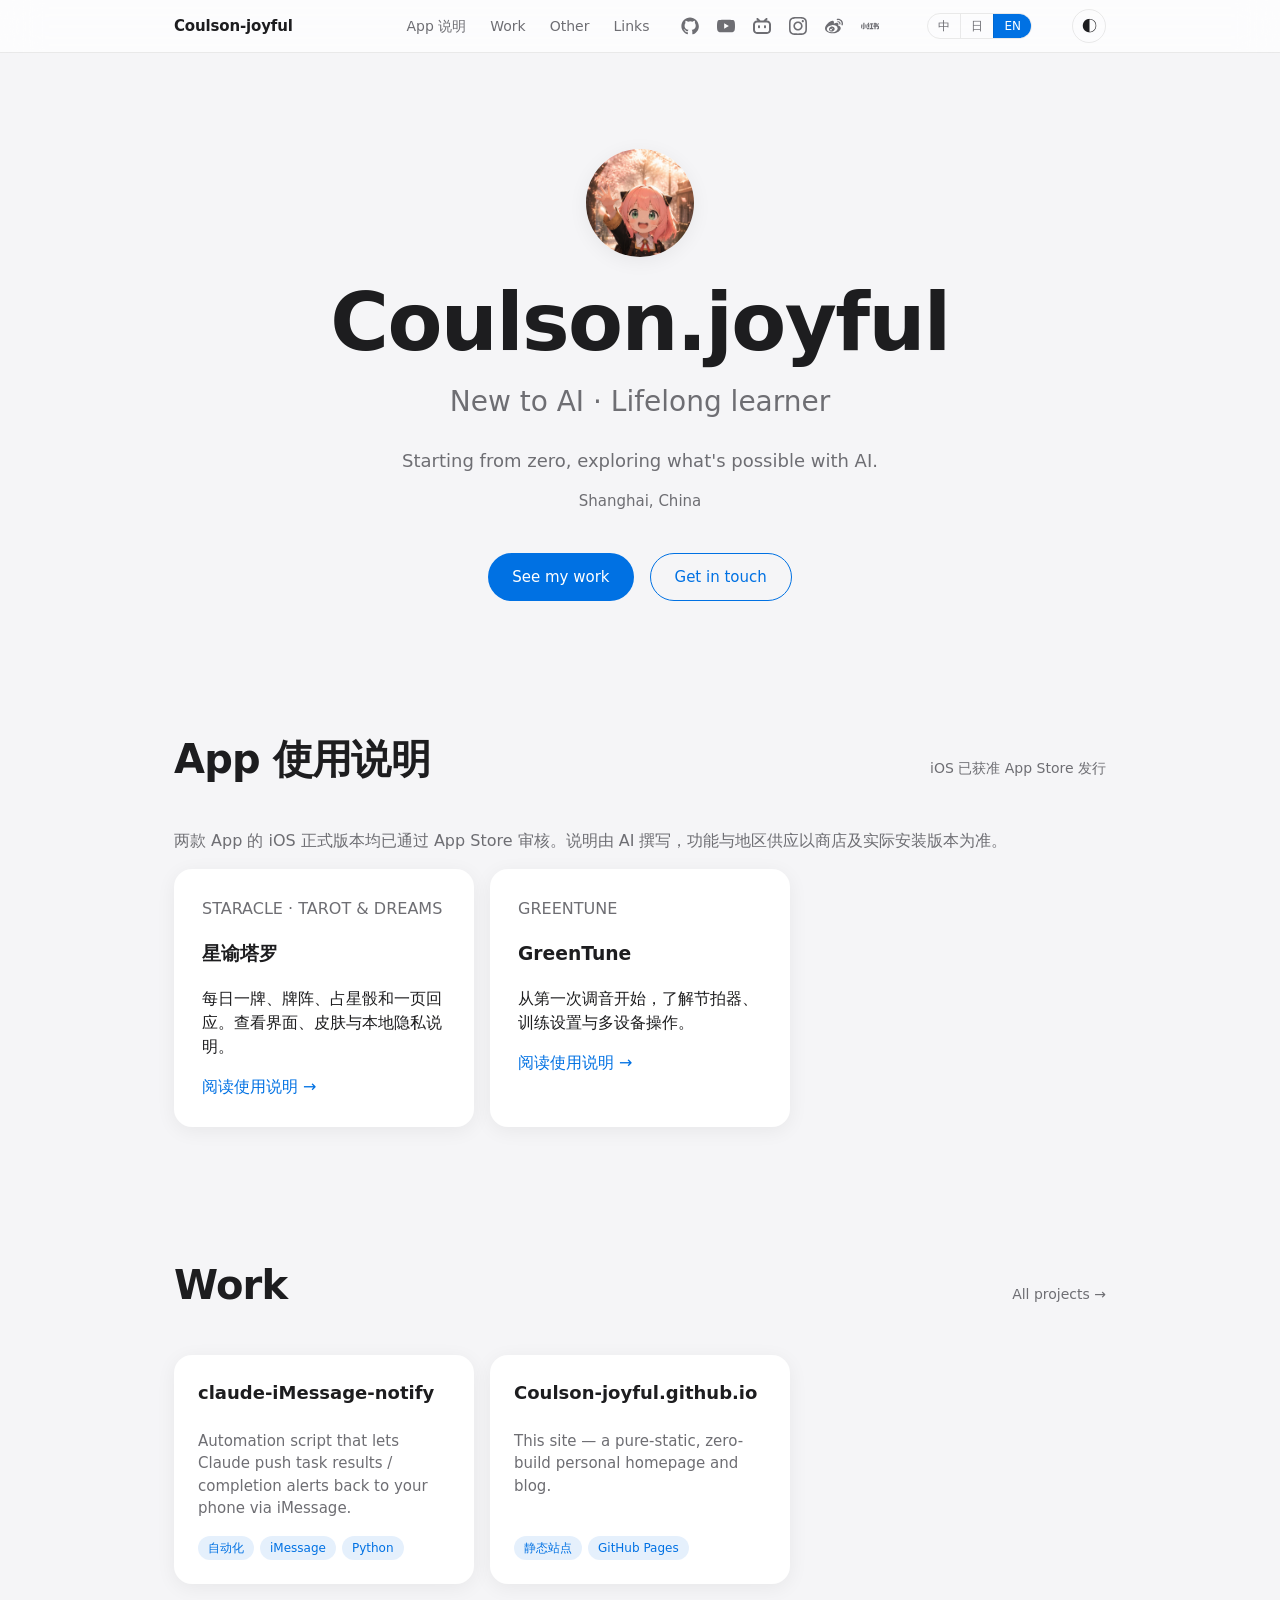
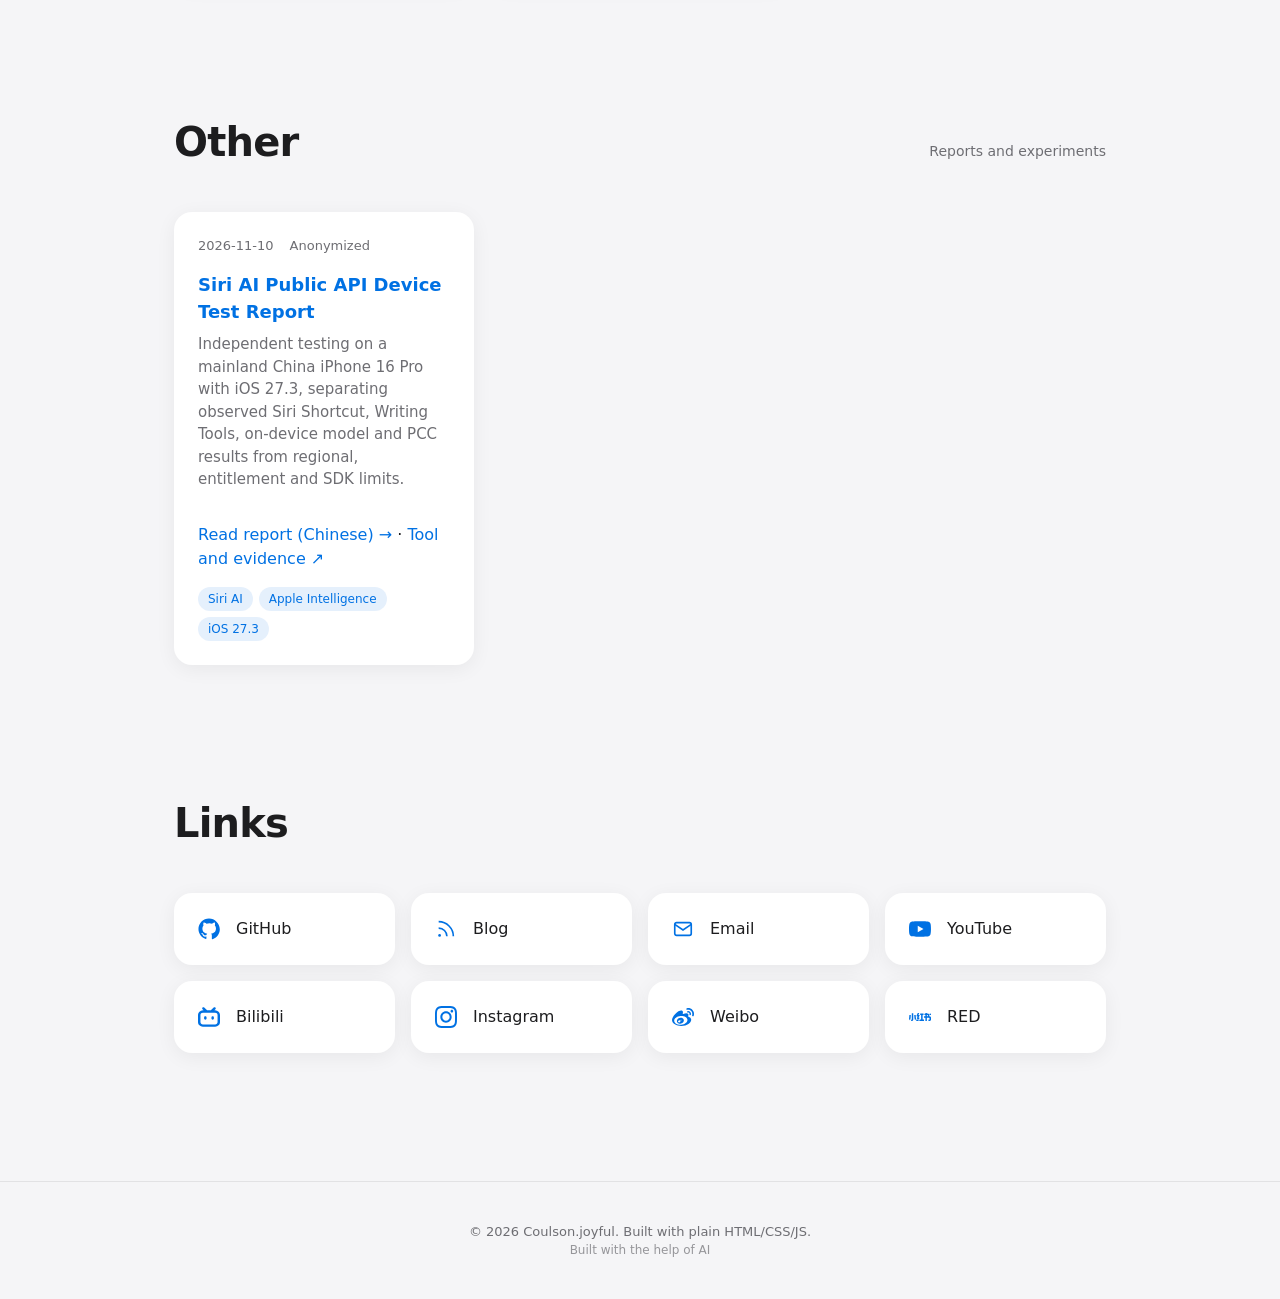
==== commit b49338da: "Use GreenTune app name as guide card title" ====
--- a/index.html
+++ b/index.html
@@ -58,7 +58,7 @@
       <p class="muted">两款 App 的 iOS 正式版本均已通过 App Store 审核。说明由 AI 撰写，功能与地区供应以商店及实际安装版本为准。</p>
       <div class="cards-grid">
         <a class="card" href="apps/tarot/" style="display:block;padding:28px;text-decoration:none;color:inherit"><span class="muted">STARACLE · TAROT &amp; DREAMS</span><h3>星谕塔罗</h3><p>每日一牌、牌阵、占星骰和一页回应。查看界面、皮肤与本地隐私说明。</p><span class="link">阅读使用说明 →</span></a>
-        <a class="card" href="apps/greentune/" style="display:block;padding:28px;text-decoration:none;color:inherit"><span class="muted">GREENTUNE</span><h3>调音与节奏练习</h3><p>从第一次调音开始，了解节拍器、训练设置与多设备操作。</p><span class="link">阅读使用说明 →</span></a>
+        <a class="card" href="apps/greentune/" style="display:block;padding:28px;text-decoration:none;color:inherit"><span class="muted">GREENTUNE</span><h3>GreenTune</h3><p>从第一次调音开始，了解节拍器、训练设置与多设备操作。</p><span class="link">阅读使用说明 →</span></a>
       </div>
     </section>
 
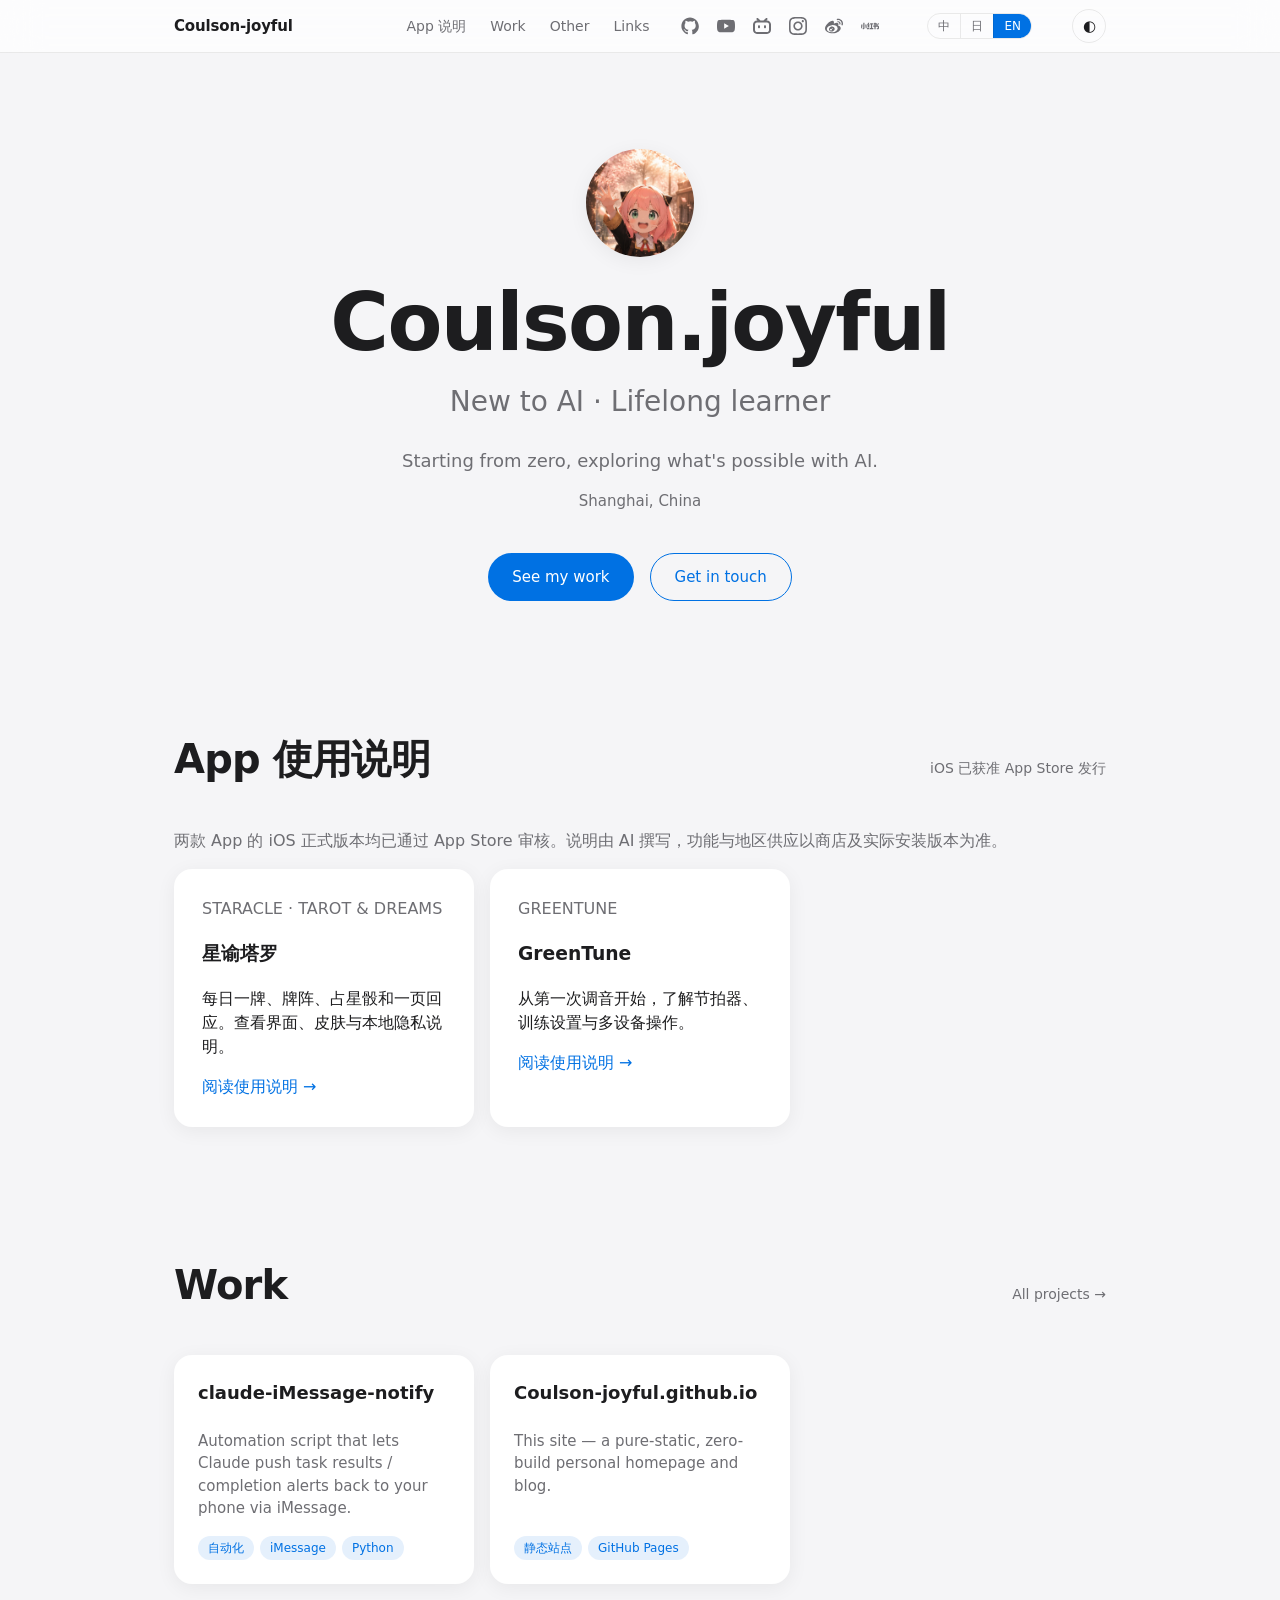
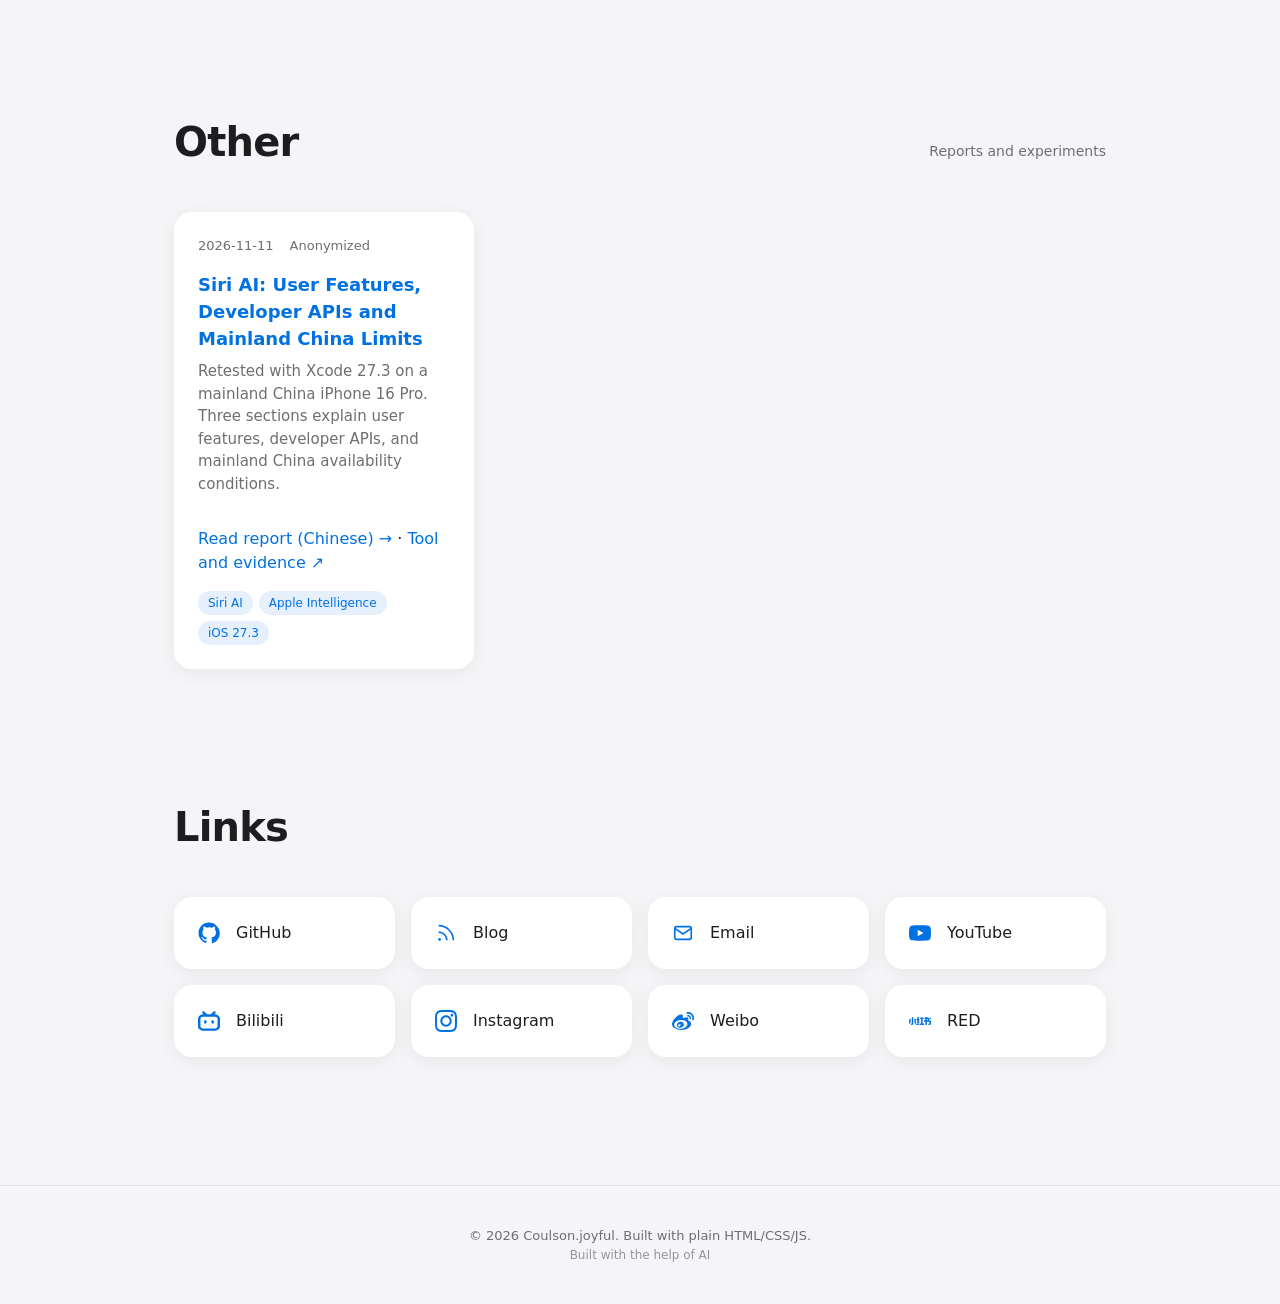
==== commit f8c370b9: "Publish retested Siri AI report with three category tabs" ====
--- a/index.html
+++ b/index.html
@@ -81,9 +81,9 @@
       </div>
       <div class="cards-grid">
         <article class="card">
-          <div class="card__meta"><time datetime="2026-11-10">2026-11-10</time><span data-i18n="report_anonymized">已脱敏</span></div>
-          <h3 class="card__title"><a href="other/siri-ai-api-report.html" data-i18n="siri_report_title">Siri AI 公开接口真机测试报告</a></h3>
-          <p class="card__desc" data-i18n="siri_report_desc">国行 iPhone 16 Pro / iOS 27.3 的独立测试：区分 Siri 快捷操作、写作工具、端侧模型与 PCC 的实际结果，以及地区、权限和 SDK 限制。</p>
+          <div class="card__meta"><time datetime="2026-11-11">2026-11-11</time><span data-i18n="report_anonymized">已脱敏</span></div>
+          <h3 class="card__title"><a href="other/siri-ai-api-report.html" data-i18n="siri_report_title">Siri AI：用户功能、开发接口与中国大陆限制</a></h3>
+          <p class="card__desc" data-i18n="siri_report_desc">用 Xcode 27.3 在国行 iPhone 16 Pro 上重测。分三类说明：用户怎么用、开发者怎么接、哪些受到中国大陆地区条件限制。</p>
           <p><a class="link" href="other/siri-ai-api-report.html" data-i18n="report_read">阅读报告 →</a> · <a class="link" href="https://github.com/Coulson-joyful/siri-ai-api-probe" target="_blank" rel="noopener noreferrer" data-i18n="report_source">工具与证据 ↗</a></p>
           <div class="card__tags"><span class="tag">Siri AI</span><span class="tag">Apple Intelligence</span><span class="tag">iOS 27.3</span></div>
         </article>
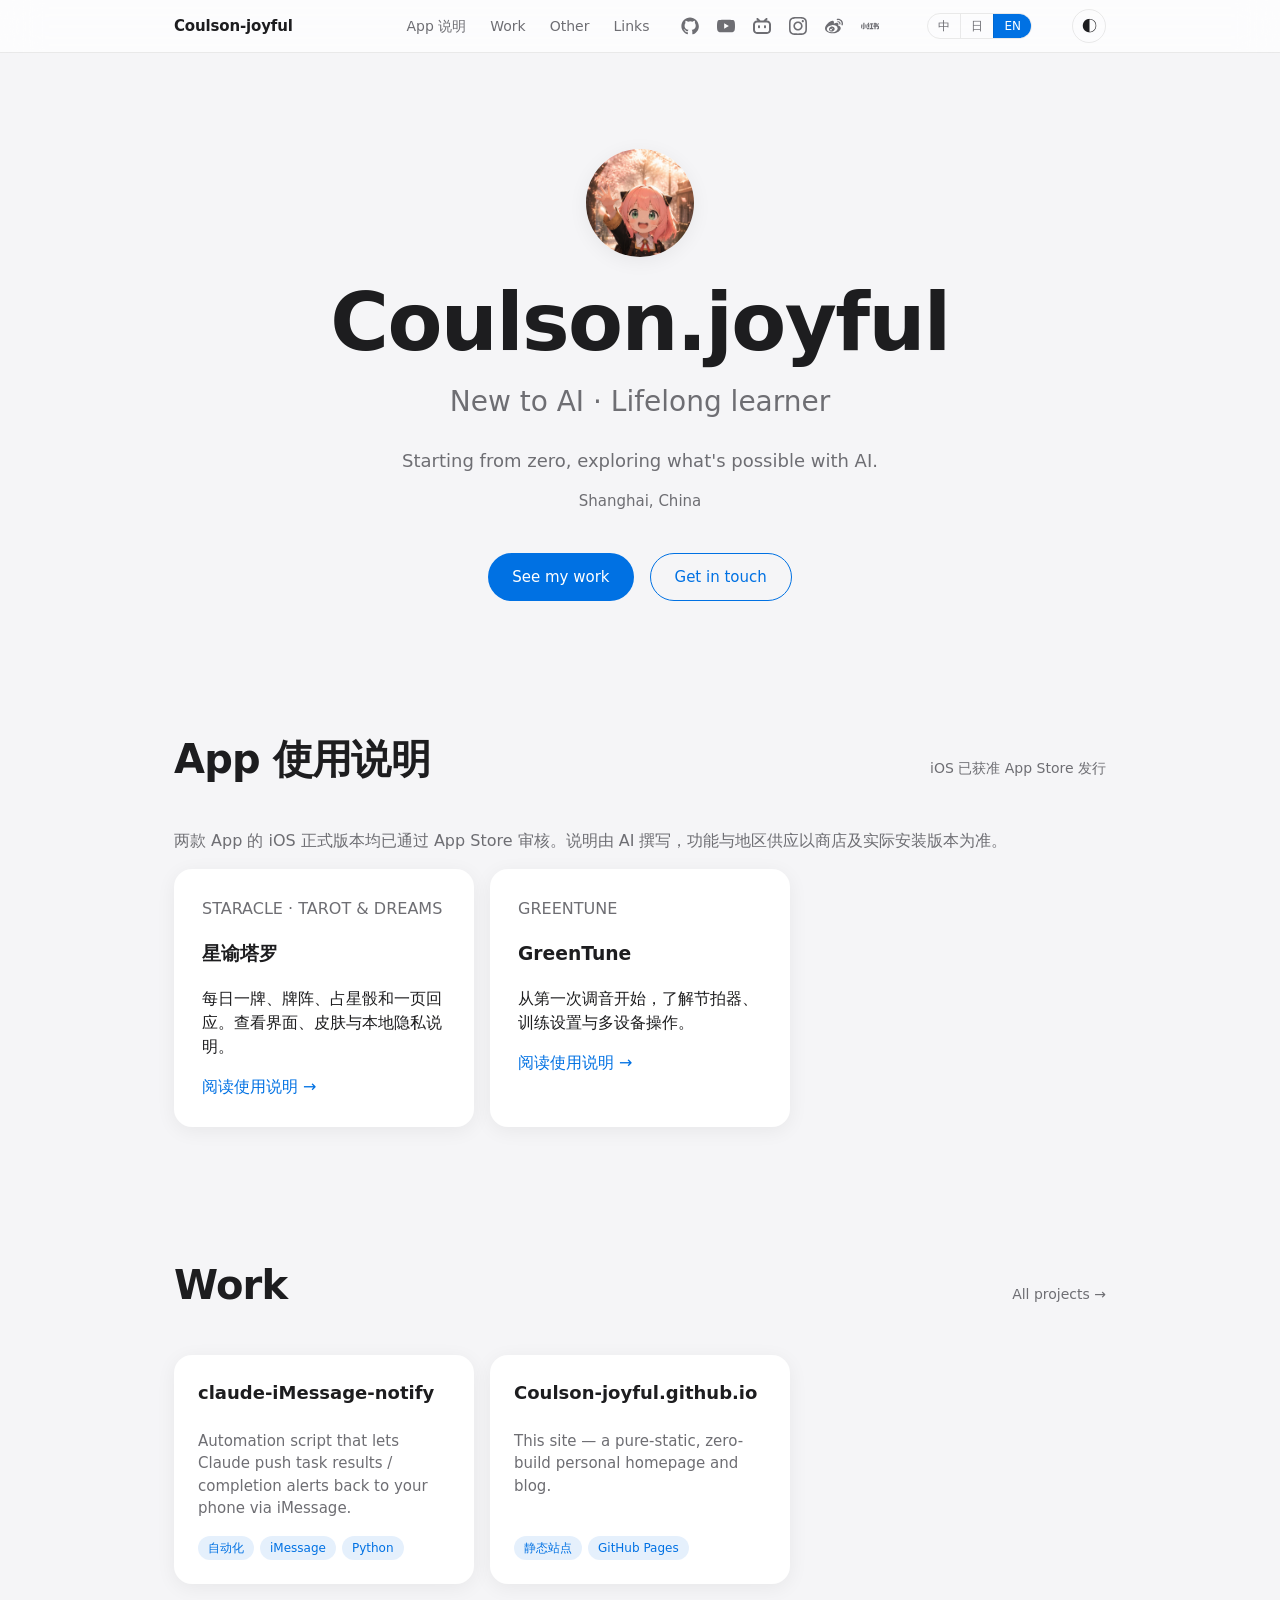
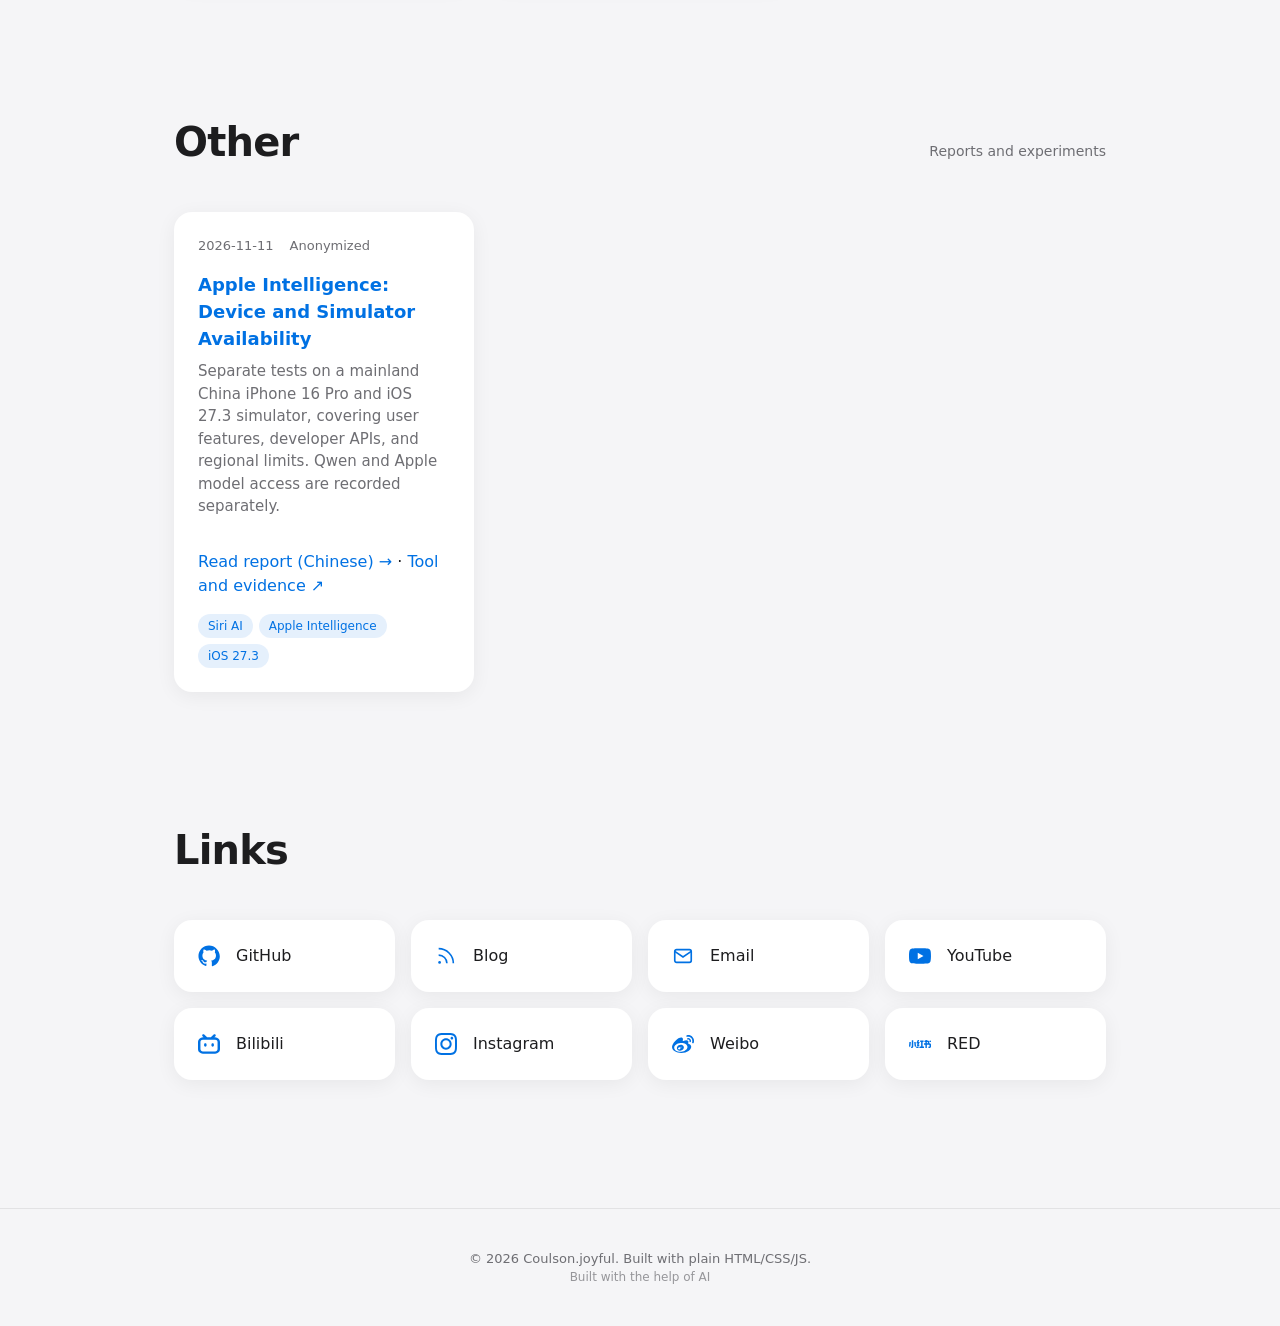
==== commit 77bfef3d: "Publish Apple Intelligence availability by environment" ====
--- a/index.html
+++ b/index.html
@@ -82,8 +82,8 @@
       <div class="cards-grid">
         <article class="card">
           <div class="card__meta"><time datetime="2026-11-11">2026-11-11</time><span data-i18n="report_anonymized">已脱敏</span></div>
-          <h3 class="card__title"><a href="other/siri-ai-api-report.html" data-i18n="siri_report_title">Siri AI：用户功能、开发接口与中国大陆限制</a></h3>
-          <p class="card__desc" data-i18n="siri_report_desc">用 Xcode 27.3 在国行 iPhone 16 Pro 上重测。分三类说明：用户怎么用、开发者怎么接、哪些受到中国大陆地区条件限制。</p>
+          <h3 class="card__title"><a href="other/siri-ai-api-report.html" data-i18n="siri_report_title">Apple Intelligence：真机与模拟器开放情况</a></h3>
+          <p class="card__desc" data-i18n="siri_report_desc">分别测试国行 iPhone 16 Pro 与 iOS 27.3 模拟器，区分用户功能、开发者接口和中国大陆限制；千问与 Apple 模型分开记录。</p>
           <p><a class="link" href="other/siri-ai-api-report.html" data-i18n="report_read">阅读报告 →</a> · <a class="link" href="https://github.com/Coulson-joyful/siri-ai-api-probe" target="_blank" rel="noopener noreferrer" data-i18n="report_source">工具与证据 ↗</a></p>
           <div class="card__tags"><span class="tag">Siri AI</span><span class="tag">Apple Intelligence</span><span class="tag">iOS 27.3</span></div>
         </article>
